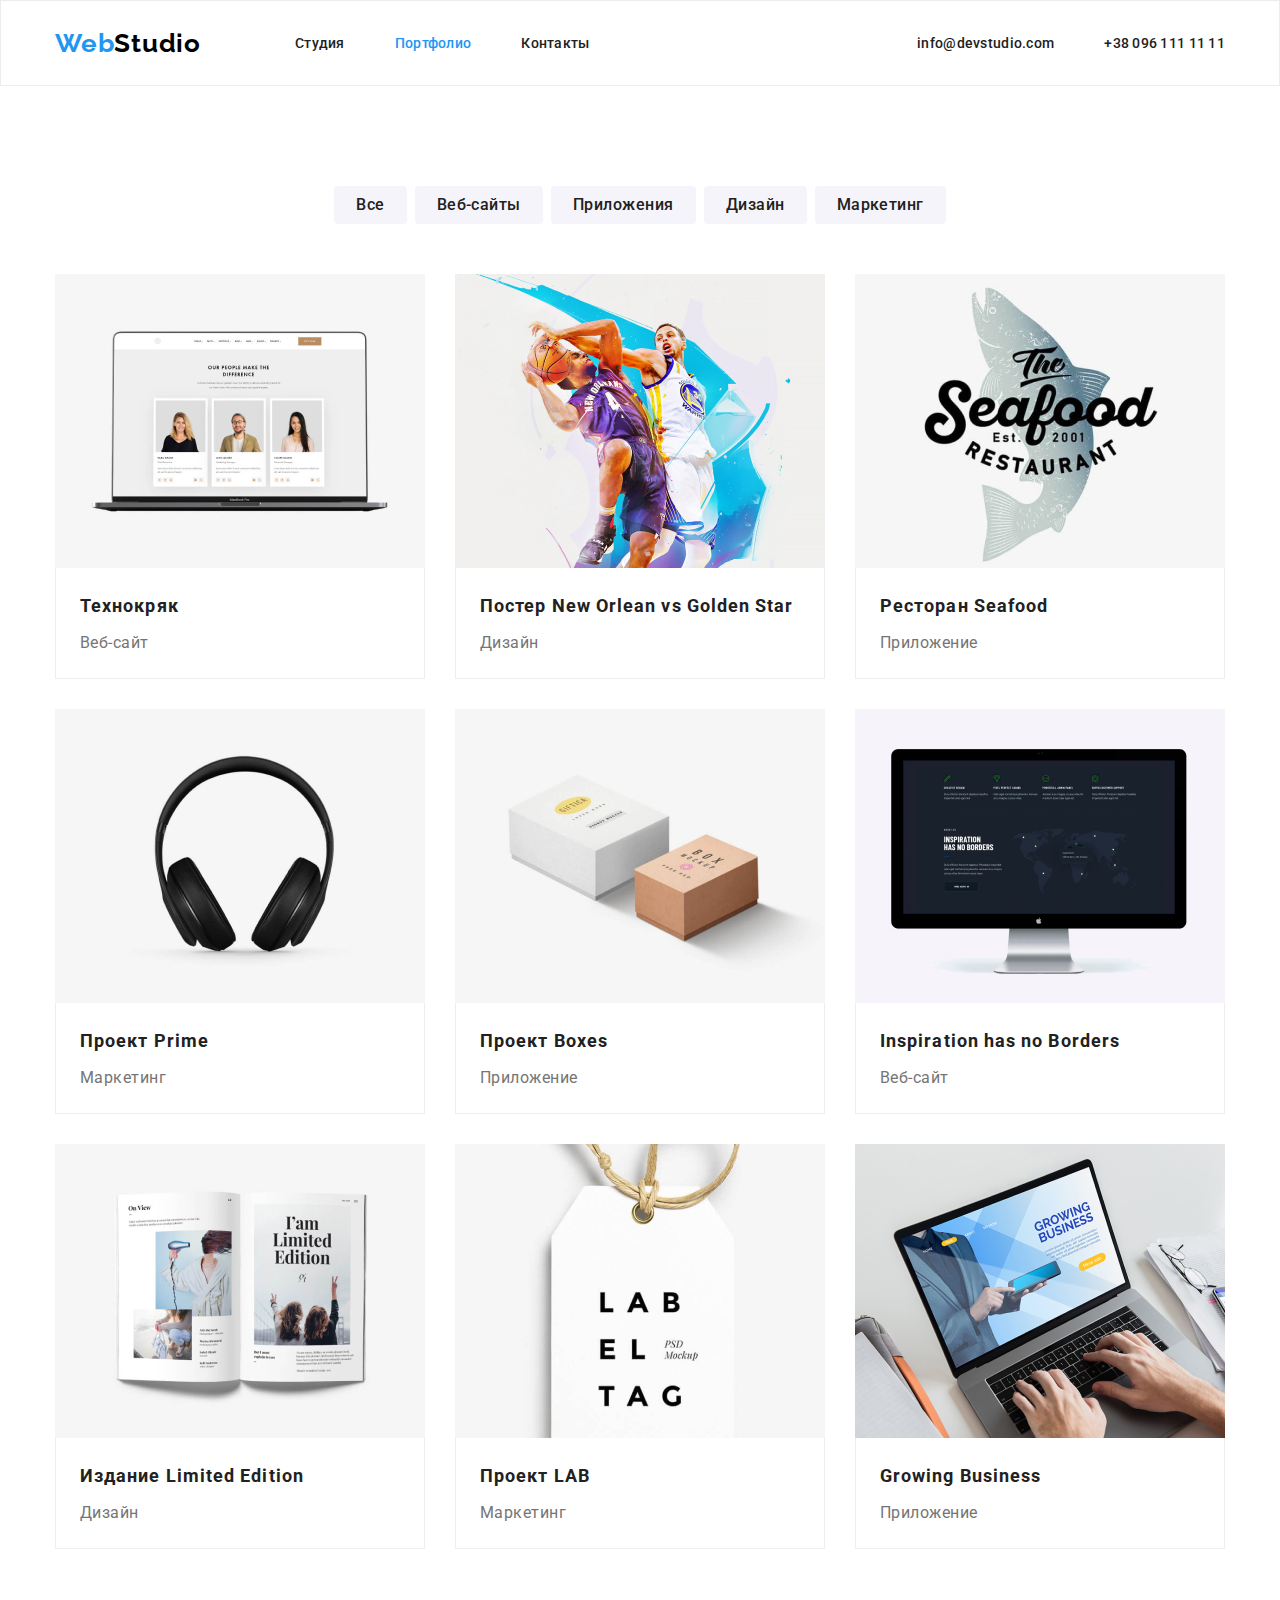
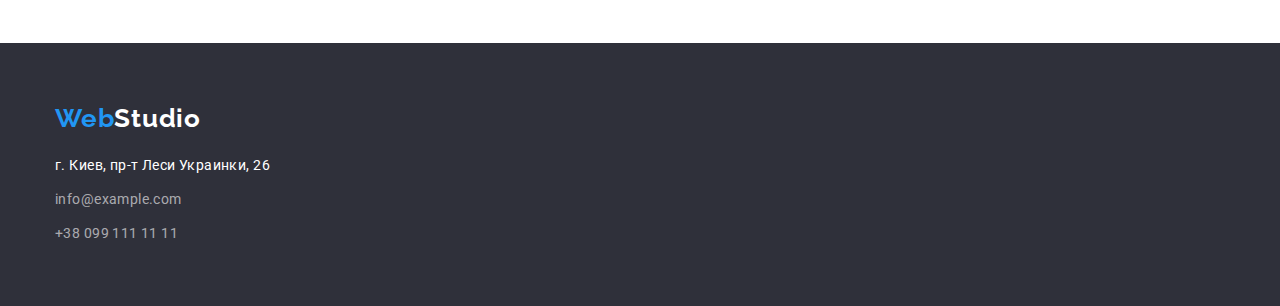
==== portfolio.html @ dc7d3e0b "Создал новый репозиторий" ====
<!DOCTYPE html>
<html lang="ru">
<head>
    <meta charset="UTF-8">
    <meta name="viewport" content="width=device-width, initial-scale=1.0">
    <title>WebStudio</title>
    <link rel="stylesheet" href="https://cdnjs.cloudflare.com/ajax/libs/modern-normalize/1.0.0/modern-normalize.css">
    <link href="https://fonts.googleapis.com/css2?family=Raleway:wght@700&family=Roboto:wght@400;500;700;900&display=swap" rel="stylesheet">
    <link rel="stylesheet" href="./css/style.css">
</head>
<body>

    <!-- Шапка -->
    <header class="header">
        <div class="container">
            <nav class="navigation">
                <a class="logo link" href="./index.html" aria-label="логотип вебстудио"><span class="logo-part">Web</span>Studio</a>
            
                <ul class="navigation-list list">
                    <li class="navigation-list-item">
                        <a class="navigation-list-link link" href="./index.html">Студия</a>
                    </li>
                    <li class="navigation-list-item">
                        <a class="navigation-list-link active link" href="./portfolio.html">Портфолио</a>
                    </li>
                    <li class="navigation-list-item">
                        <a class="navigation-list-link link" href="">Контакты</a>
                    </li>
                </ul>
            </nav>
    
            <address class="address">
                <ul class="address-list list">
                    <li class="address-list-item">
                        <a class="address-link-item address link" href="mailto:info@devstudio.com">info@devstudio.com</a>
                    </li>
                    <li class="address-list-item">
                        <a class="address-link-item address link" href="tel:+380961111111">+38 096 111 11 11</a>
                    </li>
                </ul>
            </address>
        </div>
    </header>

    <main>

        <!-- Секция Портфоло -->
        <section class="portfolio-section">
            <div class="container">
                <h1 class="section-title visually-hidden">Портфолио</h1>

            <!-- Список фильтров -->
            <ul class="portfolio-filter-list list">
                <li class="portfolio-filter-item">
                    <button class="portfolio-filter-btn" type="button">Все</button>                   
                </li>
                <li class="portfolio-filter-item">
                    <button class="portfolio-filter-btn" type="button">Веб-сайты</button>
                </li>
                <li class="portfolio-filter-item">
                    <button class="portfolio-filter-btn" type="button">Приложения</button>
                </li>
                <li class="portfolio-filter-item">
                    <button class="portfolio-filter-btn" type="button">Дизайн</button>
                </li>
                <li class="portfolio-filter-item">
                    <button class="portfolio-filter-btn" type="button">Маркетинг</button>
                </li>
            </ul>

            <!-- Список проектов -->
            <ul class="projects-list list">
                <li class="project-item">
                    <a class="project-item-link link" href="">
                        <img src="./imeges/our-projects/img-website-technokryak.jpg" alt="Страница сайта, открытая на ноутбуке" width="370">
                        <div class="project-content">
                            <h2 class="project-item-subtitle">Технокряк</h2>
                            <p class="project-item-text">Веб-сайт</p>
                        </div>
                    </a>
                </li>
                <li class="project-item">
                    <a class="project-item-link link" href="">
                        <img class="project-item-img" src="./imeges/our-projects/img-poster-new-orlean.jpg" alt="двое мужчин играют в баскетбол" width="370">
                        <div class="project-content">
                            <h2 class="project-item-subtitle">Постер New Orlean vs Golden Star</h2>
                            <p class="project-item-text">Дизайн</p>
                        </div>
                    </a>
                </li>
                <li class="project-item">
                    <a class="project-item-link link" href="">
                        <img class="project-item-img" src="./imeges/our-projects/img-app-restaurant-seafood.jpg" alt="Логотип ресторна сифуд" width="370">
                        <div class="project-content">
                            <h2 class="project-item-subtitle">Ресторан Seafood</h2>
                            <p class="project-item-text">Приложение</p>
                        </div>
                    </a>
                </li>
                <li class="project-item">
                    <a class="project-item-link link" href="">
                        <img class="project-item-img" src="./imeges/our-projects/img-project-prime.jpg" alt="Черные наушники" width="370">
                        <div class="project-content">
                            <h2 class="project-item-subtitle">Проект Prime</h2>
                            <p class="project-item-text">Маркетинг</p>
                        </div>
                    </a>
                </li>
                <li class="project-item">
                    <a class="project-item-link link" href="">
                        <img class="project-item-img" src="./imeges/our-projects/img-app-project-boxes.jpg" alt="Две коробки" width="370">
                        <div class="project-content">
                            <h2 class="project-item-subtitle">Проект Boxes</h2>
                            <p class="project-item-text">Приложение</p>
                        </div>
                    </a>
                </li>
                <li class="project-item">
                    <a class="project-item-link link" href="">
                        <img class="project-item-img" src="./imeges/our-projects/img-website-inspiration.jpg" alt="Изображение сайта на мониторе" width="370">
                        <div class="project-content">
                            <h2 class="project-item-subtitle">Inspiration has no Borders</h2>
                            <p class="project-item-text">Веб-сайт</p>
                        </div>
                    </a>
                </li>
                <li class="project-item">
                    <a class="project-item-link link" href="">
                        <img class="project-item-img" src="./imeges/our-projects/img-edition-limited-edition.jpg" alt="Развернутая книга" width="370">
                        <div class="project-content">
                            <h2 class="project-item-subtitle">Издание Limited Edition</h2>
                            <p class="project-item-text">Дизайн</p>
                        </div>
                    </a>
                </li>
                <li class="project-item">
                    <a class="project-item-link link" href="">
                        <img class="project-item-img" src="./imeges/our-projects/img-project-lab.jpg" alt="Надпись Лаб на бирке" width="370">
                        <div class="project-content">
                            <h2 class="project-item-subtitle">Проект LAB</h2>
                            <p class="project-item-text">Маркетинг</p>
                        </div>
                    </a>
                </li>
                <li class="project-item">
                    <a class="project-item-link link" href="">
                        <img class="project-item-img" src="./imeges/our-projects/img-app-growing-business.jpg" alt="Человек печатает на ноутбуке" width="370">
                        <div class="project-content">
                            <h2 class="project-item-subtitle">Growing Business</h2>
                            <p class="project-item-text">Приложение</p>
                        </div>
                    </a>
                </li>
            </ul>
            </div>
        </section>
    </main>

    <!-- Подвал -->
    <footer class="footer">   
        <div class="container">
             <a class="logo logo-dark-theme link" href="./index.html" aria-label="логотип вебстудио"><span class="logo-part">Web</span>Studio</a>
 
             <address>
                 <ul class="footer-list list">
                     <li class="list-item">
                         <a class="footer-list-address link address" href="https://yandex.ru/maps/-/CCQxiAqx9C" target="_blank">г. Киев, пр-т Леси Украинки, 26</a>
                     </li>
                     <li class="list-item">
                         <a class="footer-list-mail link address" href="mailto:info@example.com">info@example.com</a>
                     </li>
                     <li class="list-item">
                         <a class="footer-list-tel link address" href="tel:+380991111111">+38 099 111 11 11</a>
                     </li>
                 </ul>
             </address>
        </div>
     </footer>
</body>
</html>
---- css/style.css ----
:root {
    --main-font: "Roboto", sans-serif;
    --secondary-font: "Raleway", sans-serif;
    --title-color-white-them: #212121;
    --title-color-dark-theme: #FFFFFF;
    --text-color: #757575;
    --accent-text-color: #2196F3;
    --text-btn-white-theme: #212121;
    --text-btn-dark-theme: #FFFFFF;
    --active-text-btn-white-theme: #FFFFFF;
    --active-text-btn-dark-theme: #212121;
}

*,
*::before,
*::after {
    margin: 0;
    padding: 0;
}

body {
    font-family: var(--main-font);
    font-style: normal;
    color: var(--text-color);
    background-color: #ffffff;
    
}

.list {
    list-style: none;
}

.link {
    text-decoration: none;
}

.address {
    font-style: normal;
}

img {
    display: block;
    max-width: 100%;
    height: auto;
}

/* COMPONENTS */

.container {
    width: 1200px;
    padding: 0 15px;
    margin-right: auto;
    margin-left: auto;
}

.section-title {
    margin-bottom: 50px;

    font-weight: 700;
    font-size: 36px;
    line-height: 1.167;
    text-align: center;
    letter-spacing: 0.03em;
    color: var(--title-color-white-them);
}

.visually-hidden {
    position: absolute;
    width: 1px;
    height: 1px;
    margin: -1px;
    border: 0;
    padding: 0;   
    white-space: nowrap;
    clip-path: inset(100%);
    clip: rect(0 0 0 0);
    overflow: hidden;
}


/* END COMPONENTS */

/* HEADER */

.header {
    padding: 24px 0;
    border: 1px solid #ECECEC;
}

.header .container {
    display: flex;
    align-items: center;
    }

.navigation {
    display: flex;
    align-items: center;
}

.navigation-list {
    display: flex;
}

.header>.container>.address {
    margin-left: auto;
}

.logo {
    font-family: var(--secondary-font);
    font-weight: 700;
    font-size: 26px;
    line-height: 1.192;
    letter-spacing: 0.03em;
    color: #000000;
}

.navigation .logo {
    margin-right: 94px;
}

.logo-part {
    color: var(--accent-text-color);
}

.address-list {
    display: flex;
}

.address-list-item:not(:last-child) {
    margin-right: 50px;
}

.navigation-list-item:not(:last-child) {
    margin-right: 50px;
}

.navigation-list-link {
    display: block;
    padding-top: 10px;
    padding-bottom: 10px;
}

.navigation-list-link,
.address-link-item {
    font-weight: 500;
    font-size: 14px;
    line-height: 1.143;
    letter-spacing: 0.02em;
    color: var(--title-color-white-them);
}

.navigation-list-link:hover,
.navigation-list-link:focus,
.address-link-item:hover,
.address-link-item:focus {
    color: var(--accent-text-color);
}

.navigation-list-link.active {
    color: var(--accent-text-color);
}

/* END HEADER */

/* MAIN SECTION */

.main-section .container {

    padding-top: 200px;
    padding-bottom: 200PX;
    text-align: center;
}

.main-section-title {
    
    margin-bottom: 30px;

    font-weight: 900;
    font-size: 44px;
    line-height: 1.364;
    text-align: center;
    letter-spacing: 0.06em;
    text-transform: uppercase;
    color: #FFFFFF;
}

.main-section {
    background-color: #2F303A;
}

.hero-btn {
    padding: 10px 32px;

    font-family: var(--main-font);
    font-style: normal;
    font-weight: 700;
    font-size: 16px;
    line-height: 1.875;
    display: inline-block;
    
    
    letter-spacing: 0.06em;
    color: var(--text-btn-dark-theme);
    background: #2196F3;
    border-radius: 4px;
}

.hero-btn:hover,
.hero-btn:focus {
    color: var(--active-text-btn-dark-theme);
    background: #FFFFFF;
}

/* END MAIN SECTION */

/* OUR ADVENTAGES SECTION*/

.our-adventages-section.container {
    padding-top: 94px;
    padding-bottom: 94px;
}

.adventages-list {
    display: flex;
    justify-content: space-between;
}

.adventages-list-item {
    width: calc((100%-90px) / 4);
    
}

.adventages-list-item:not(:last-child) {
    margin-right: 30px;
}

.adventages-subtitle {
    margin-bottom: 10px;

    font-weight: 700;
    font-size: 14px;
    line-height: 1.143;
    letter-spacing: 0.03em;
    text-transform: uppercase;
    color: var(--title-color-white-them);
}

.adventages-text {
    font-size: 14px;
    line-height: 1.714;
    letter-spacing: 0.03em;
}

/* END OUR ADVENTAGES SECTION*/

/* WHAT ARE WE DOING SECTION */

.what-are-we-doing-section.container {
    padding-bottom: 94px;
}

.we-doing-list {
    display: flex;
    justify-content: space-between;
}

.we-doing-item:not(:last-child) {
    margin-right: 30px;
}

/* END WHAT ARE WE DOING SECTION */

/* OUR TEAM SECTION */

.our-team-section {
    background-color: #F5F4FA;
}

.our-team-section .container {
    padding-top: 94px;
    padding-bottom: 94px;
}

.our-team-list {
    display: flex;
    justify-content: space-between;
}

/* .our-team-item + .our-team-item {
    margin-left: 30px;
} */

.our-team-item {
    width: 270px;
    
    overflow: hidden;
    border-bottom-right-radius: 4px;
    border-bottom-left-radius: 4px;
    box-shadow: 0px 1px 3px rgba(0, 0, 0, 0.12), 0px 1px 1px rgba(0, 0, 0, 0.14), 0px 2px 1px rgba(0, 0, 0, 0.2);
}

.our-team-discription {
    padding: 30px 15px;

    background-color: #FFFFFF;
    text-align: center;
}

.our-team-subtitle {
    margin-bottom: 10px;

    font-weight: 500;
    font-size: 16px;
    line-height: 1.188;
    letter-spacing: 0.03em;
    color: var(--title-color-white-them);
}

.our-team-text {
    font-size: 16px;
    line-height: 1.188;
    letter-spacing: 0.03em;
}

/* END OUR TEAM SECTION */

/* PORTFOLIO SECTION */

.portfolio-section {
    padding-top: 100px;
    padding-bottom: 94px;
}

.portfolio-filter-list {
    display: flex;
    justify-content: center;
    margin-bottom: 50px;
}

.portfolio-filter-item:not(:last-child) {
    margin-right: 8px;
}

.portfolio-filter-btn {
    padding: 6px 22px;

    font-family: Roboto, sans-serif;
    font-style: normal;
    font-weight: 500;
    font-size: 16px;
    line-height: 1.625;
    letter-spacing: 0.03em;
    color: var(--text-btn-white-theme);
    background-color: #F5F4FA;
    border-style: none;
    border-radius: 4px;
}

.portfolio-filter-btn:hover,
.portfolio-filter-btn:focus {
    color: var(--active-text-btn-white-theme);
    background-color: #2196F3;
}

.projects-list {
    display: flex;
    flex-wrap: wrap;
}

.project-item {
    width: calc((100% - 60px) / 3);
}

.project-item:not(:nth-child(3n)) {
    margin-right: 30px;
}

.project-item:not(:nth-last-child(-n+3)) {
    margin-bottom: 30px;
}

.project-item-link {
    display: block;
}

.project-content {
    padding: 20px 24px;

    border-right-width: 1px;
    border-right-style: solid;
    border-right-color: #EEEEEE;
    border-bottom-width: 1px;
    border-bottom-style: solid;
    border-bottom-color: #EEEEEE;
    border-left-width: 1px;
    border-left-style: solid;
    border-left-color: #EEEEEE;
}

.project-item-subtitle {
    margin-bottom: 4px;

    font-weight: 700;
    font-size: 18px;
    line-height: 2.000;
    letter-spacing: 0.06em;
    color: var(--title-color-white-them);
}

.project-item-text {
    font-size: 16px;
    line-height: 1.875;
    letter-spacing: 0.03em;
    color: var(--text-color);
}


/* END PORTFOLIO SECTION */

/* FOOTER */

.footer .container {
    padding-top: 60px;
    padding-bottom: 60px;
}

.logo.logo-dark-theme {
    display: inline-block;
    margin-bottom: 20px;

    color: #FFFFFF;
}

.footer-list .list-item:not(:last-child) {
    margin-bottom: 10px;
}

.footer-list-address {
    font-size: 14px;
    line-height: 1.714;
    letter-spacing: 0.03em;
    color: #FFFFFF;
}

.footer-list-mail,
.footer-list-tel {
    font-size: 14px;
    line-height: 1.714;
    letter-spacing: 0.03em;
    color: rgba(255, 255, 255, 0.6);
}

.footer {
    /* width: 1600px;
    height: 252px;
    left: 0px;
    top: 2097px; */
    background: #2F303A;
}

.footer-list-address:hover,
.footer-list-address:focus,
.footer-list-mail:hover,
.footer-list-mail:focus,
.footer-list-tel:hover,
.footer-list-tel:focus {
    color: var(--accent-text-color);
}

/* END FOOTER */
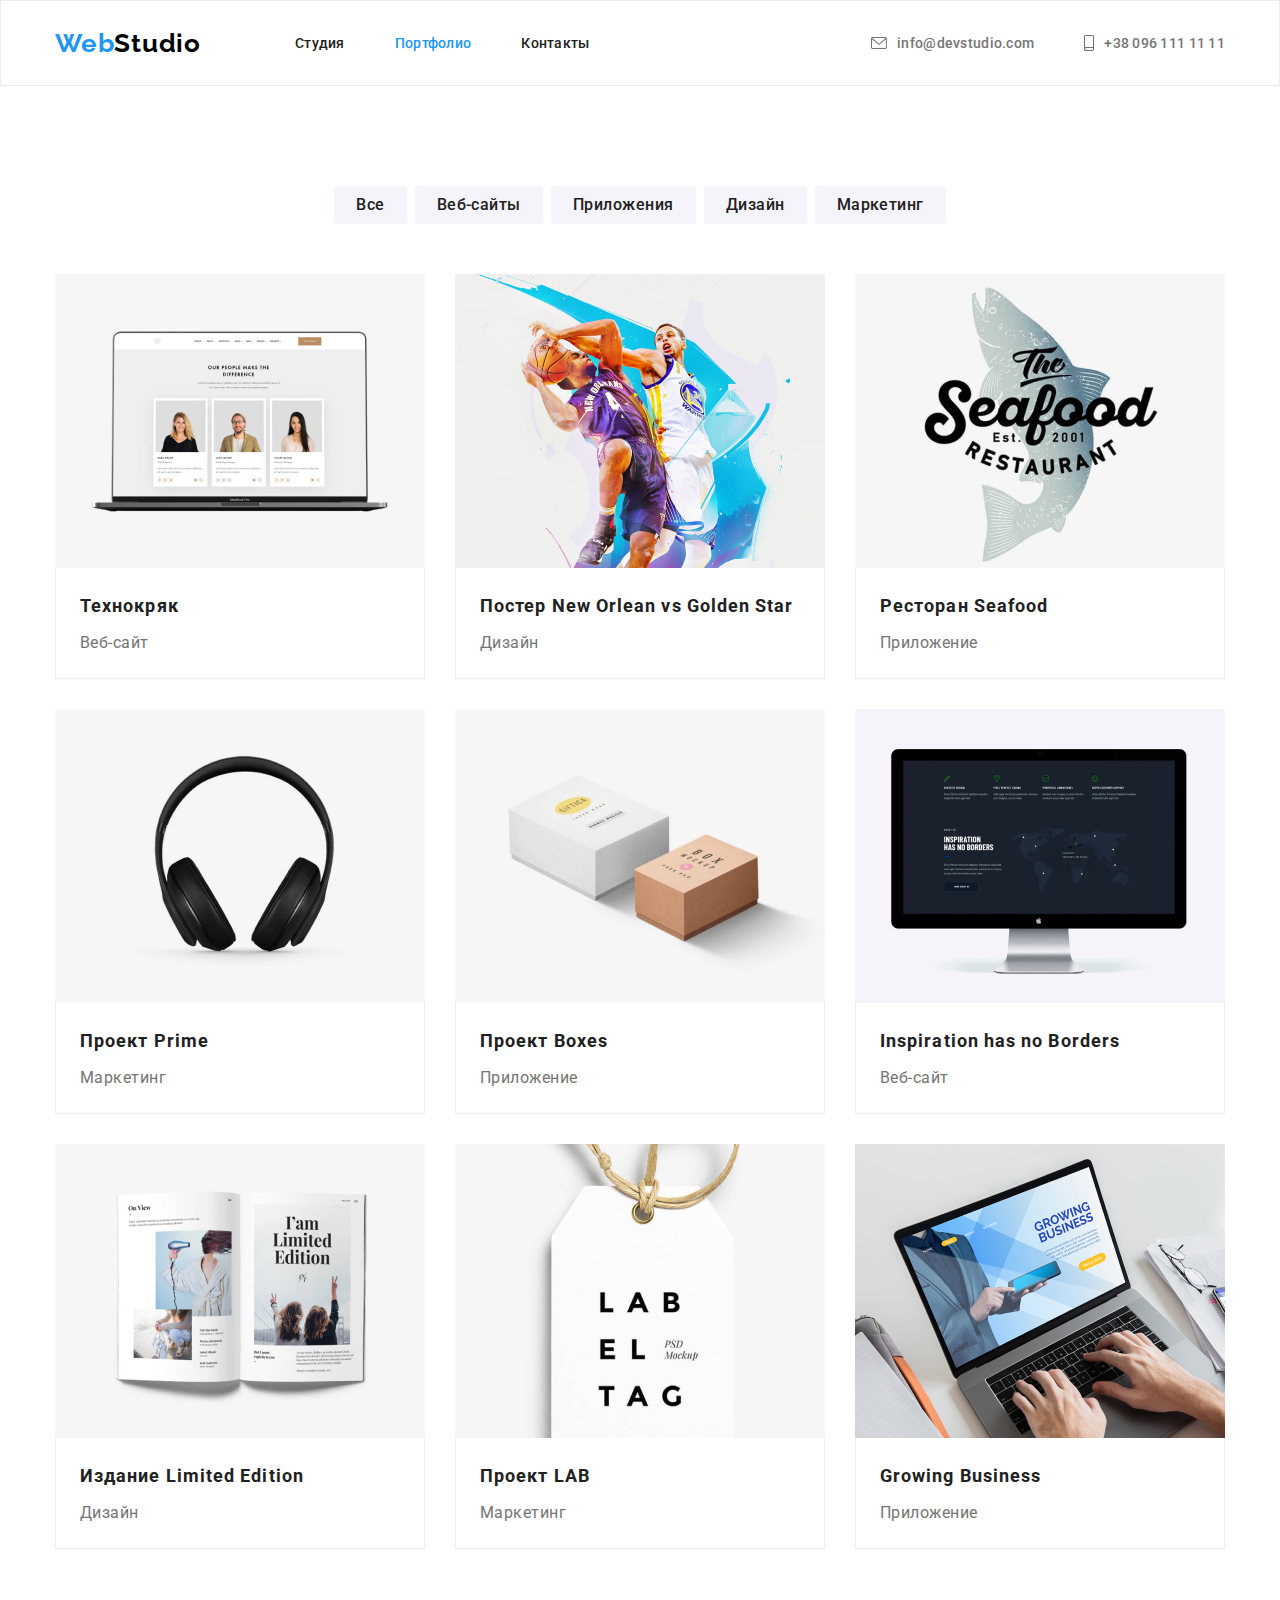
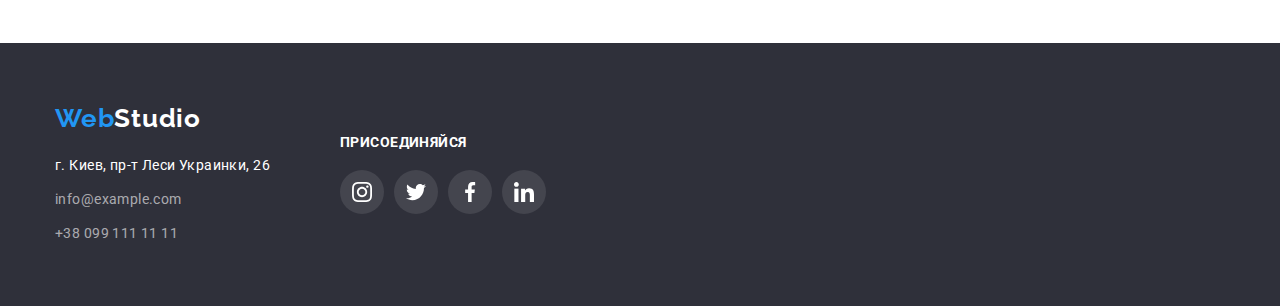
==== commit 33b42e5b: "Добавил фон герою, ссылки на соц.сети, иконки контактов, иконки клиентов" ====
--- a/portfolio.html
+++ b/portfolio.html
@@ -32,10 +32,18 @@
             <address class="address">
                 <ul class="address-list list">
                     <li class="address-list-item">
-                        <a class="address-link-item address link" href="mailto:info@devstudio.com">info@devstudio.com</a>
+                        <a class="address-link-item address link" href="mailto:info@devstudio.com">
+                            <svg class="adress-icon" width="16" height="12">
+                                <use href="./imeges/sprite.svg#icon-envelope"></use>
+                            </svg>
+                            info@devstudio.com</a>
                     </li>
                     <li class="address-list-item">
-                        <a class="address-link-item address link" href="tel:+380961111111">+38 096 111 11 11</a>
+                        <a class="address-link-item address link" href="tel:+380961111111">
+                            <svg class="adress-icon" width="10" height="16">
+                                <use href="./imeges/sprite.svg#icon-smartphone"></use>
+                            </svg>
+                            +38 096 111 11 11</a>
                     </li>
                 </ul>
             </address>
@@ -159,21 +167,57 @@
     <!-- Подвал -->
     <footer class="footer">   
         <div class="container">
-             <a class="logo logo-dark-theme link" href="./index.html" aria-label="логотип вебстудио"><span class="logo-part">Web</span>Studio</a>
+             <div class="contacts">
+                 <a class="logo logo-dark-theme link" href="./index.html" aria-label="логотип вебстудио"><span class="logo-part">Web</span>Studio</a>
  
-             <address>
-                 <ul class="footer-list list">
-                     <li class="list-item">
-                         <a class="footer-list-address link address" href="https://yandex.ru/maps/-/CCQxiAqx9C" target="_blank">г. Киев, пр-т Леси Украинки, 26</a>
-                     </li>
-                     <li class="list-item">
-                         <a class="footer-list-mail link address" href="mailto:info@example.com">info@example.com</a>
-                     </li>
-                     <li class="list-item">
-                         <a class="footer-list-tel link address" href="tel:+380991111111">+38 099 111 11 11</a>
+                 <address>
+                     <ul class="footer-list list">
+                         <li class="list-item">
+                             <a class="footer-list-address link address" href="https://yandex.ru/maps/-/CCQxiAqx9C" target="_blank">г. Киев, пр-т Леси Украинки, 26</a>
+                         </li>
+                         <li class="list-item">
+                             <a class="footer-list-mail link address" href="mailto:info@example.com">info@example.com</a>
+                         </li>
+                         <li class="list-item">
+                             <a class="footer-list-tel link address" href="tel:+380991111111">+38 099 111 11 11</a>
+                         </li>
+                     </ul>
+                 </address>
+             </div>
+ 
+             <div class="social-list">
+                 <h2 class="footer-subtitle">Присоединяйся</h2>
+                 <ul class="social-list-items list">
+                     <li class="social-item">
+                         <a href="" class="icon-link">
+                             <svg class="social-list-svg" width="20" haight="20">
+                             <use href="./imeges/sprite.svg#icon-instagram"></use>
+                             </svg>
+                         </a>
+                     </li>
+                     <li class="social-item">
+                         <a href="" class="icon-link">
+                             <svg class="social-list-svg" width="20" haight="20">
+                             <use href="./imeges/sprite.svg#icon-twitter"></use>
+                             </svg>
+                         </a>
+                     </li>
+                     <li class="social-item">
+                         <a href="" class="icon-link">
+                             <svg class="social-list-svg" width="20" haight="20">
+                             <use href="./imeges/sprite.svg#icon-facebook"></use>
+                             </svg>
+                         </a>
+                     </li>
+                     <li class="social-item">
+                         <a href="" class="icon-link">
+                             <svg class="social-list-svg" width="20" haight="20">
+                             <use href="./imeges/sprite.svg#icon-linkedin"></use>
+                             </svg>
+                         </a>
                      </li>
                  </ul>
-             </address>
+             </div>
         </div>
      </footer>
 </body>
--- a/css/style.css
+++ b/css/style.css
@@ -122,14 +122,7 @@
     color: var(--accent-text-color);
 }
 
-.address-list {
-    display: flex;
-}
-
-.address-list-item:not(:last-child) {
-    margin-right: 50px;
-}
-
+/* --links of menu-- */
 .navigation-list-item:not(:last-child) {
     margin-right: 50px;
 }
@@ -146,7 +139,15 @@
     font-size: 14px;
     line-height: 1.143;
     letter-spacing: 0.02em;
+}
+
+.navigation-list-link {
     color: var(--title-color-white-them);
+}
+
+/* --links of mail and tel-- */
+.address-link-item {
+    color: var(--text-color);
 }
 
 .navigation-list-link:hover,
@@ -154,10 +155,28 @@
 .address-link-item:hover,
 .address-link-item:focus {
     color: var(--accent-text-color);
+    --color1: var(--accent-text-color);
 }
 
 .navigation-list-link.active {
     color: var(--accent-text-color);
+}
+
+.address-list {
+    display: flex;
+}
+
+.address-list-item:not(:last-child) {
+    margin-right: 50px;
+}
+
+.adress-icon {
+    margin-right: 10px;
+}
+
+.address-link-item {
+    display: flex;
+    align-items: center;
 }
 
 /* END HEADER */
@@ -185,7 +204,11 @@
 }
 
 .main-section {
-    background-color: #2F303A;
+    background-image: linear-gradient(rgba(47, 48, 58, 0.4),
+    rgba(47, 48, 58, 0.4)), 
+    url(../imeges/hero/bg.jpg);
+    background-repeat: no-repeat;
+    background-size: cover;
 }
 
 .hero-btn {
@@ -203,6 +226,7 @@
     color: var(--text-btn-dark-theme);
     background: #2196F3;
     border-radius: 4px;
+    border-style: none;
 }
 
 .hero-btn:hover,
@@ -227,11 +251,62 @@
 
 .adventages-list-item {
     width: calc((100%-90px) / 4);
-    
 }
 
 .adventages-list-item:not(:last-child) {
     margin-right: 30px;
+}
+
+.adventages-list-item:first-child::before {
+    display: block;
+    content: "";
+    width: 270px;
+    height: 120px;
+    margin-bottom: 30px;
+    background-color:#F5F4FA;
+    background-image: url(../imeges/our-advantages/antenna.svg);
+    border-radius: 4px;
+    background-position: center;
+    background-repeat: no-repeat;
+}
+
+.adventages-list-item:nth-child(2)::before {
+    display: block;
+    content: "";
+    width: 270px;
+    height: 120px;
+    margin-bottom: 30px;
+    background-color:#F5F4FA;
+    background-image: url(../imeges/our-advantages/clock.svg);
+    border-radius: 4px;
+    background-position: center;
+    background-repeat: no-repeat;
+}
+
+.adventages-list-item:nth-child(3)::before {
+    display: block;
+    content: "";
+    width: 270px;
+    height: 120px;
+    margin-bottom: 30px;
+    background-color:#F5F4FA;
+background-image: url(../imeges/our-advantages/diagram.svg);
+    border-radius: 4px;
+    background-position: center;
+    background-repeat: no-repeat;
+}
+
+.adventages-list-item:last-child::before {
+    display: block;
+    content: "";
+    width: 270px;
+    height: 120px;
+    margin-bottom: 30px;
+    background-color:#F5F4FA;
+    background-image: url(../imeges/our-advantages/astronaut.svg);
+    border-radius: 4px;
+    background-position: center;
+    background-repeat: no-repeat;
 }
 
 .adventages-subtitle {
@@ -300,7 +375,7 @@
 }
 
 .our-team-discription {
-    padding: 30px 15px;
+    padding: 30px 32px;
 
     background-color: #FFFFFF;
     text-align: center;
@@ -320,9 +395,67 @@
     font-size: 16px;
     line-height: 1.188;
     letter-spacing: 0.03em;
+
+    margin-bottom: 16px;
+}
+
+.our-team-section .icon-list {
+    display: flex;
+    justify-content: space-between;
+}
+
+.icon-list .icon-link {
+    display: flex;
+    align-items: center;
+    justify-content: center;
+    width: 44px;
+    height: 44px;
+    border-radius: 50%;
+    background-color: #FFFFFF;
+}
+
+.icon-list .icon-link:hover,
+.icon-list .icon-link:focus {
+    background-color: var(--accent-text-color);
+    --color2: var(--text-btn-dark-theme);
 }
 
 /* END OUR TEAM SECTION */
+
+/* REGULAR CLIENTS */
+
+.clients .container {
+    padding: 94px 15px;
+}
+
+.clients-list {
+    display: flex;
+    justify-content: space-between;
+}
+
+.clients-item:not(:last-child) {
+    margin-right: 30px;
+}
+
+.clients-link {
+    display: flex;
+    align-items: center;
+    justify-content: center;
+    width: 170px;
+    height: 90px;
+
+    border: 1px solid #AFB1B8;
+    box-sizing: border-box;
+    border-radius: 4px;
+}
+
+.clients-link:hover,
+.clients-link:focus {
+    border:1px solid var(--accent-text-color);
+    --color2: var(--accent-text-color);
+}
+
+/* END REGULAR CLIENTS */
 
 /* PORTFOLIO SECTION */
 
@@ -420,8 +553,14 @@
 /* FOOTER */
 
 .footer .container {
+    display: flex;
+    align-items: center;
     padding-top: 60px;
     padding-bottom: 60px;
+}
+
+.footer .contacts {
+    margin-right: 70px;
 }
 
 .logo.logo-dark-theme {
@@ -467,4 +606,40 @@
     color: var(--accent-text-color);
 }
 
+.footer-subtitle {
+    margin-bottom: 20px;
+
+    font-weight: bold;
+    font-size: 14px;
+    line-height: 1.143;
+    letter-spacing: 0.03em;
+    text-transform: uppercase;
+    color: var(--title-color-dark-theme);
+}
+
+.social-list-items {
+    display: flex;
+    justify-content: space-between;
+}
+
+.social-item:not(:last-child) {
+    margin-right: 10px;
+}
+
+.social-item .icon-link {
+    display: flex;
+    align-items: center;
+    justify-content: center;
+    width: 44px;
+    height: 44px;
+    border-radius: 50%;
+    background-color:rgba(255, 255, 255, 0.1);
+    --color2: var(--text-btn-dark-theme);
+
+}
+
+.social-item .icon-link:hover,
+.social-item .icon-link:focus {
+    background-color: var(--accent-text-color);
+
 /* END FOOTER */